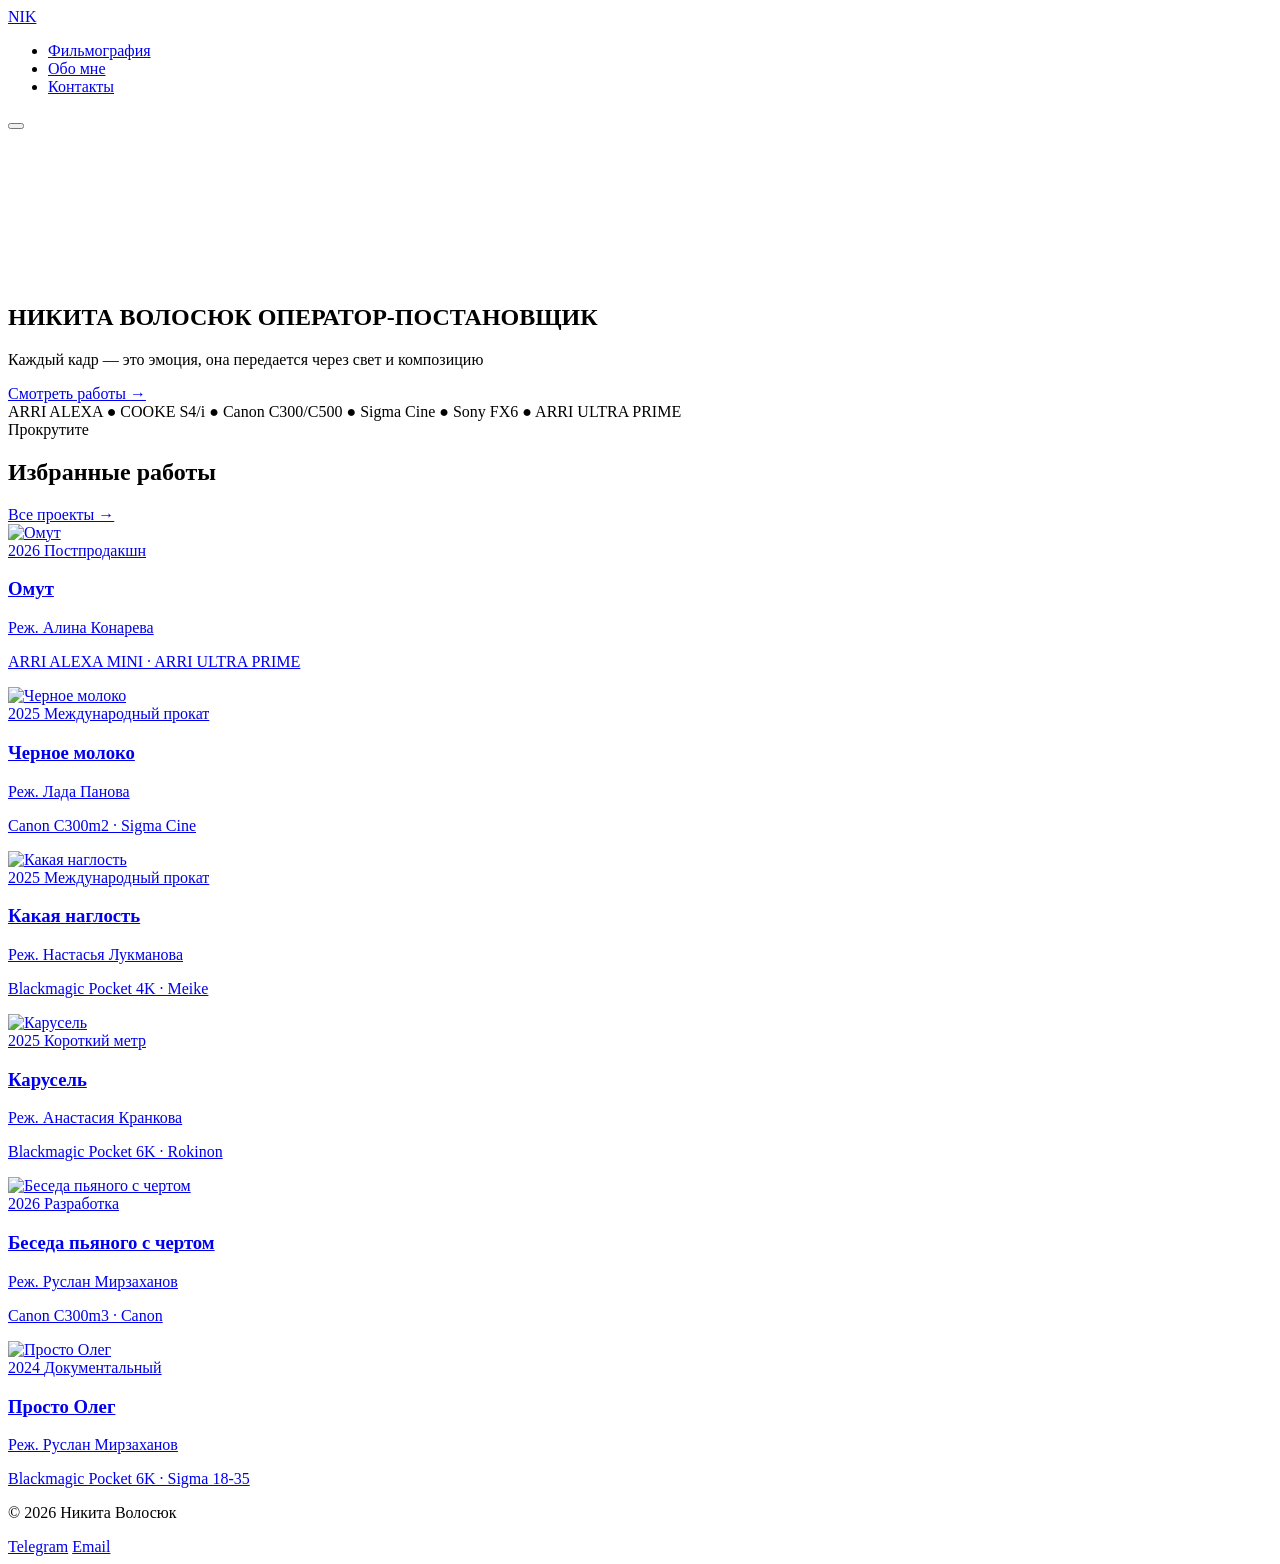
==== index.html @ 9cb6099d "Create index.html" ====
<!DOCTYPE html>
<html lang="ru">
<head>
    <meta charset="UTF-8" />
    <meta name="viewport" content="width=device-width, initial-scale=1.0" />
    <title>Никита Волосюк / Оператор-постановщик</title>
    <meta name="description" content="Портфолио оператора-постановщика Никиты Волосюка. Кино, короткий метр, фестивальные работы." />
    <meta name="keywords" content="оператор-постановщик, кино, короткометражный фильм, съемка, портфолио" />
    
    <!-- Open Graph -->
    <meta property="og:title" content="Никита Волосюк - Оператор-постановщик" />
    <meta property="og:description" content="Каждый кадр — это эмоция, она передается через свет и композицию." />
    <meta property="og:type" content="website" />
    <meta property="og:url" content="https://your-domain.onreza.ru" />
    <meta property="og:image" content="https://your-domain.onreza.ru/assets/images/og-image.jpg" />
    
    <!-- Favicon -->
    <link rel="icon" type="image/svg+xml" href="data:image/svg+xml,<svg xmlns='http://www.w3.org/2000/svg' viewBox='0 0 100 100'><text y='.9em' font-size='90'>🎬</text></svg>" />
    
    <!-- Fonts -->
    <link rel="preconnect" href="https://fonts.googleapis.com" />
    <link rel="preconnect" href="https://fonts.gstatic.com" crossorigin />
    <link href="https://fonts.googleapis.com/css2?family=Inter:opsz,wght@14..32,300;14..32,400;14..32,600;14..32,700&family=JetBrains+Mono:wght@400;600&family=Russo+One&display=swap" rel="stylesheet" />
    
    <!-- Styles -->
    <link rel="stylesheet" href="css/style.css" />
    <link rel="stylesheet" href="css/animations.css" />
    <link rel="stylesheet" href="css/retro-futurism.css" />
</head>
<body>
    <!-- Grain Overlay -->
    <div class="grain-overlay" aria-hidden="true"></div>
    
    <!-- Navigation -->
    <nav class="navbar" role="navigation">
        <div class="nav-container">
            <a href="index.html" class="logo">NIK</a>
            <ul class="nav-links" id="navLinks">
                <li><a href="filmography.html" class="nav-link">Фильмография</a></li>
                <li><a href="about.html" class="nav-link">Обо мне</a></li>
                <li><a href="contacts.html" class="nav-link">Контакты</a></li>
            </ul>
            <button class="nav-toggle" id="navToggle" aria-label="Меню" aria-expanded="false">
                <span></span>
                <span></span>
                <span></span>
            </button>
        </div>
    </nav>

    <!-- Main Content -->
    <main>
        <!-- Hero Section -->
        <section class="hero" id="hero">
            <div class="hero-background">
                <video class="hero-video" autoplay muted loop playsinline poster="assets/images/hero-poster.jpg">
                    <source src="assets/videos/hero-loop.mp4" type="video/mp4" />
                    <!-- Fallback -->
                    <img src="assets/images/hero-fallback.jpg" alt="Никита Волосюк" />
                </video>
                <div class="hero-overlay"></div>
            </div>
            
            <div class="hero-content">
                <h1 class="hero-title">
                    <span class="name">НИКИТА ВОЛОСЮК</span>
                    <span class="role">ОПЕРАТОР-ПОСТАНОВЩИК</span>
                </h1>
                
                <p class="hero-mission">
                    Каждый кадр — это эмоция, она передается через свет и композицию
                </p>
                
                <a href="filmography.html" class="btn-primary">
                    Смотреть работы
                    <span class="btn-arrow">→</span>
                </a>
            </div>
            
            <!-- Tech Ticker -->
            <div class="tech-ticker">
                <span>ARRI ALEXA</span>
                <span class="dot">●</span>
                <span>COOKE S4/i</span>
                <span class="dot">●</span>
                <span>Canon C300/C500</span>
                <span class="dot">●</span>
                <span>Sigma Cine</span>
                <span class="dot">●</span>
                <span>Sony FX6</span>
                <span class="dot">●</span>
                <span>ARRI ULTRA PRIME</span>
            </div>
            
            <!-- Scroll indicator -->
            <div class="scroll-indicator">
                <span class="scroll-text">Прокрутите</span>
                <span class="scroll-line"></span>
            </div>
        </section>

        <!-- Featured Works -->
        <section class="featured-works">
            <div class="section-header">
                <h2 class="section-title">Избранные работы</h2>
                <a href="filmography.html" class="section-link">Все проекты →</a>
            </div>
            
            <div class="works-grid">
                <!-- Work 1: Омут -->
                <article class="work-card" data-film="omut">
                    <a href="filmography.html#omut">
                        <div class="work-preview scan-lines">
                            <img src="assets/images/omut/omut-01.jpg" alt="Омут" style="width:100%;height:100%;object-fit:cover;" />
                            <div class="work-overlay">
                                <span class="work-year">2026</span>
                                <span class="work-badge">Постпродакшн</span>
                            </div>
                        </div>
                        <div class="work-info">
                            <h3 class="work-title">Омут</h3>
                            <p class="work-director">Реж. Алина Конарева</p>
                            <p class="work-tech">ARRI ALEXA MINI · ARRI ULTRA PRIME</p>
                        </div>
                    </a>
                </article>

                <!-- Work 2: Черное молоко -->
                <article class="work-card" data-film="chernoe-moloko">
                    <a href="filmography.html#chernoe-moloko">
                        <div class="work-preview scan-lines">
                            <img src="assets/images/chernoe-moloko-poster.jpg" alt="Черное молоко" style="width:100%;height:100%;object-fit:cover;" />
                            <div class="work-overlay">
                                <span class="work-year">2025</span>
                                <span class="work-badge">Международный прокат</span>
                            </div>
                        </div>
                        <div class="work-info">
                            <h3 class="work-title">Черное молоко</h3>
                            <p class="work-director">Реж. Лада Панова</p>
                            <p class="work-tech">Canon C300m2 · Sigma Cine</p>
                        </div>
                    </a>
                </article>

                <!-- Work 3: Какая наглость -->
                <article class="work-card" data-film="kakaya-naglost">
                    <a href="filmography.html#kakaya-naglost">
                        <div class="work-preview scan-lines">
                            <img src="assets/images/kakaya-naglost-poster.jpg" alt="Какая наглость" style="width:100%;height:100%;object-fit:cover;" />
                            <div class="work-overlay">
                                <span class="work-year">2025</span>
                                <span class="work-badge">Международный прокат</span>
                            </div>
                        </div>
                        <div class="work-info">
                            <h3 class="work-title">Какая наглость</h3>
                            <p class="work-director">Реж. Настасья Лукманова</p>
                            <p class="work-tech">Blackmagic Pocket 4K · Meike</p>
                        </div>
                    </a>
                </article>

                <!-- Work 4: Карусель -->
                <article class="work-card" data-film="karusel">
                    <a href="filmography.html#karusel">
                        <div class="work-preview scan-lines">
                            <img src="assets/images/karusel-poster.jpg" alt="Карусель" style="width:100%;height:100%;object-fit:cover;" />
                            <div class="work-overlay">
                                <span class="work-year">2025</span>
                                <span class="work-badge">Короткий метр</span>
                            </div>
                        </div>
                        <div class="work-info">
                            <h3 class="work-title">Карусель</h3>
                            <p class="work-director">Реж. Анастасия Кранкова</p>
                            <p class="work-tech">Blackmagic Pocket 6K · Rokinon</p>
                        </div>
                    </a>
                </article>

                <!-- Work 5: Беседа пьяного с чертом -->
                <article class="work-card" data-film="beseda-s-chertom">
                    <a href="filmography.html#beseda-s-chertom">
                        <div class="work-preview scan-lines">
                            <img src="assets/images/beseda-poster.jpg" alt="Беседа пьяного с чертом" style="width:100%;height:100%;object-fit:cover;" />
                            <div class="work-overlay">
                                <span class="work-year">2026</span>
                                <span class="work-badge">Разработка</span>
                            </div>
                        </div>
                        <div class="work-info">
                            <h3 class="work-title">Беседа пьяного с чертом</h3>
                            <p class="work-director">Реж. Руслан Мирзаханов</p>
                            <p class="work-tech">Canon C300m3 · Canon</p>
                        </div>
                    </a>
                </article>

                <!-- Work 6: Просто Олег -->
                <article class="work-card" data-film="prosto-oleg">
                    <a href="filmography.html#prosto-oleg">
                        <div class="work-preview scan-lines">
                            <img src="assets/images/prosto-oleg-poster.jpg" alt="Просто Олег" style="width:100%;height:100%;object-fit:cover;" />
                            <div class="work-overlay">
                                <span class="work-year">2024</span>
                                <span class="work-badge">Документальный</span>
                            </div>
                        </div>
                        <div class="work-info">
                            <h3 class="work-title">Просто Олег</h3>
                            <p class="work-director">Реж. Руслан Мирзаханов</p>
                            <p class="work-tech">Blackmagic Pocket 6K · Sigma 18-35</p>
                        </div>
                    </a>
                </article>
            </div>
        </section>

    </main>

    <!-- Footer -->
    <footer class="footer">
        <div class="footer-content">
            <p class="footer-copy">© 2026 Никита Волосюк</p>
            <div class="footer-links">
                <a href="https://t.me/@niiiiiiiiiiiiiiiii_iiiiiiik" target="_blank" rel="noopener">Telegram</a>
                <a href="mailto:nikiitsky@gmail.com">Email</a>
            </div>
        </div>
        <div class="footer-line retro-line"></div>
    </footer>

    <!-- Scripts -->
    <script src="js/main.js" defer></script>
    <script src="js/transitions.js" defer></script>
    <script src="js/grain-effect.js" defer></script>
    <script src="js/video-player.js" defer></script>
</body>
</html>
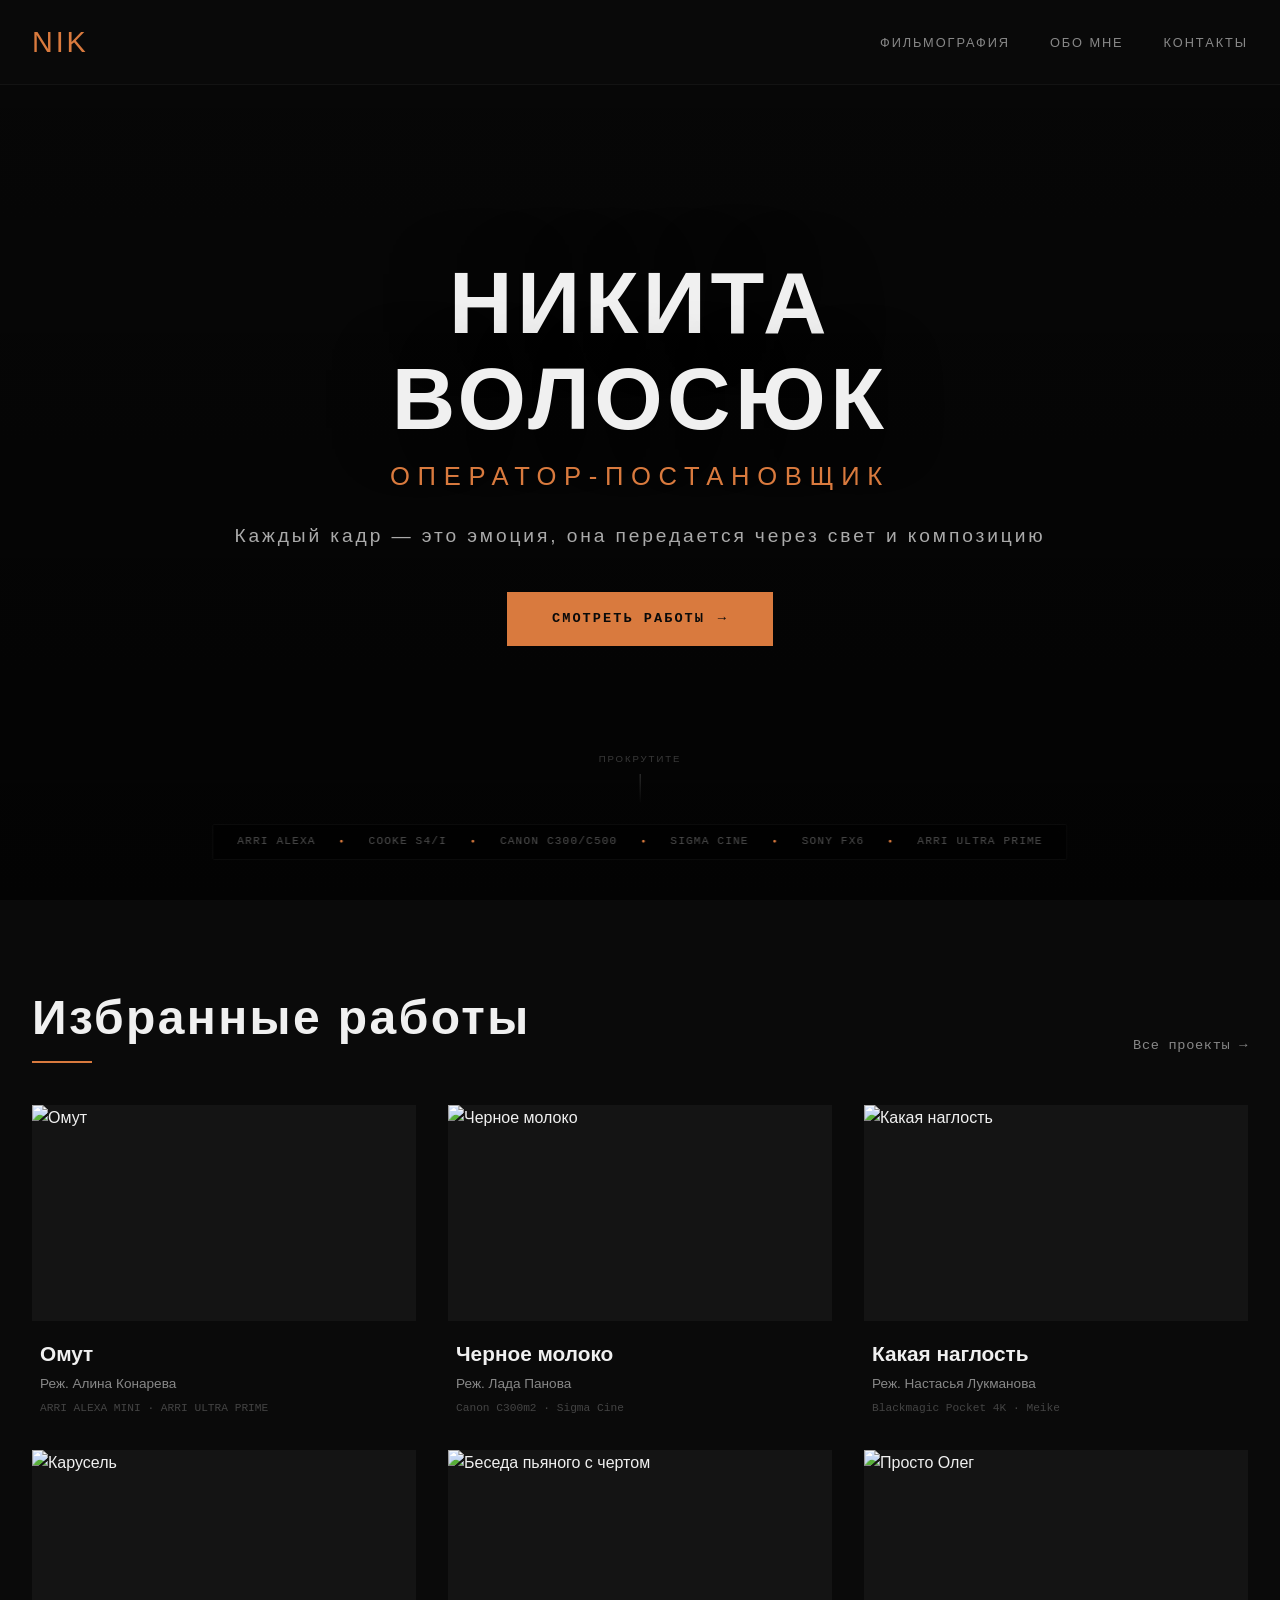
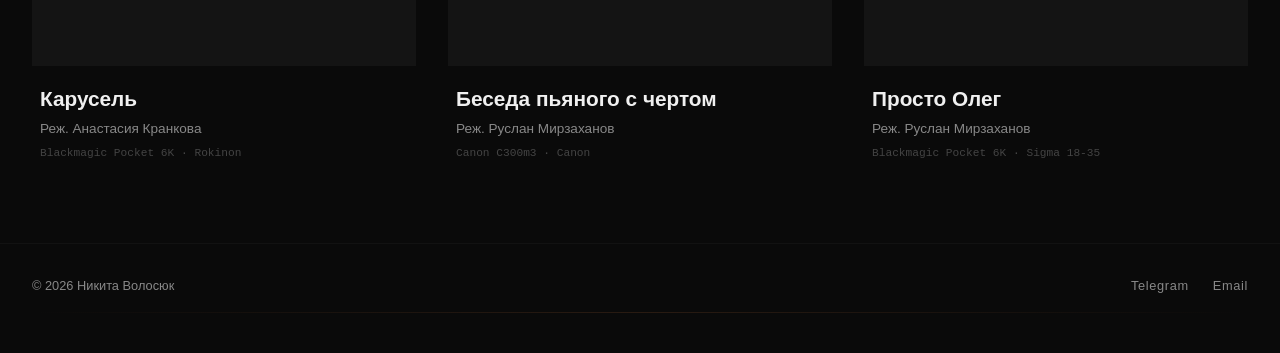
==== commit dfe23920: "Update index.html" ====
--- a/index.html
+++ b/index.html
@@ -12,7 +12,7 @@
     <meta property="og:description" content="Каждый кадр — это эмоция, она передается через свет и композицию." />
     <meta property="og:type" content="website" />
     <meta property="og:url" content="https://your-domain.onreza.ru" />
-    <meta property="og:image" content="https://your-domain.onreza.ru/assets/images/og-image.jpg" />
+    <meta property="og:image" content="https://i.ibb.co/3Yhzb9Px/hero-poster.jpg" />
     
     <!-- Favicon -->
     <link rel="icon" type="image/svg+xml" href="data:image/svg+xml,<svg xmlns='http://www.w3.org/2000/svg' viewBox='0 0 100 100'><text y='.9em' font-size='90'>🎬</text></svg>" />
@@ -53,10 +53,10 @@
         <!-- Hero Section -->
         <section class="hero" id="hero">
             <div class="hero-background">
-                <video class="hero-video" autoplay muted loop playsinline poster="assets/images/hero-poster.jpg">
+                <video class="hero-video" autoplay muted loop playsinline poster="https://i.ibb.co/3Yhzb9Px/hero-poster.jpg">
                     <source src="assets/videos/hero-loop.mp4" type="video/mp4" />
                     <!-- Fallback -->
-                    <img src="assets/images/hero-fallback.jpg" alt="Никита Волосюк" />
+                    <img src="https://i.ibb.co/3Yhzb9Px/hero-poster.jpg" alt="Никита Волосюк" />
                 </video>
                 <div class="hero-overlay"></div>
             </div>
@@ -111,7 +111,7 @@
                 <article class="work-card" data-film="omut">
                     <a href="filmography.html#omut">
                         <div class="work-preview scan-lines">
-                            <img src="assets/images/omut/omut-01.jpg" alt="Омут" style="width:100%;height:100%;object-fit:cover;" />
+                            <img src="https://i.ibb.co/GQs0Jxpy/omut-01.jpg" alt="Омут" style="width:100%;height:100%;object-fit:cover;" />
                             <div class="work-overlay">
                                 <span class="work-year">2026</span>
                                 <span class="work-badge">Постпродакшн</span>
@@ -129,7 +129,7 @@
                 <article class="work-card" data-film="chernoe-moloko">
                     <a href="filmography.html#chernoe-moloko">
                         <div class="work-preview scan-lines">
-                            <img src="assets/images/chernoe-moloko-poster.jpg" alt="Черное молоко" style="width:100%;height:100%;object-fit:cover;" />
+                            <img src="https://i.ibb.co/3Yhzb9Px/hero-poster.jpg" alt="Черное молоко" style="width:100%;height:100%;object-fit:cover;" />
                             <div class="work-overlay">
                                 <span class="work-year">2025</span>
                                 <span class="work-badge">Международный прокат</span>
@@ -147,7 +147,7 @@
                 <article class="work-card" data-film="kakaya-naglost">
                     <a href="filmography.html#kakaya-naglost">
                         <div class="work-preview scan-lines">
-                            <img src="assets/images/kakaya-naglost-poster.jpg" alt="Какая наглость" style="width:100%;height:100%;object-fit:cover;" />
+                            <img src="https://i.ibb.co/3Yhzb9Px/hero-poster.jpg" alt="Какая наглость" style="width:100%;height:100%;object-fit:cover;" />
                             <div class="work-overlay">
                                 <span class="work-year">2025</span>
                                 <span class="work-badge">Международный прокат</span>
@@ -165,7 +165,7 @@
                 <article class="work-card" data-film="karusel">
                     <a href="filmography.html#karusel">
                         <div class="work-preview scan-lines">
-                            <img src="assets/images/karusel-poster.jpg" alt="Карусель" style="width:100%;height:100%;object-fit:cover;" />
+                            <img src="https://i.ibb.co/3Yhzb9Px/hero-poster.jpg" alt="Карусель" style="width:100%;height:100%;object-fit:cover;" />
                             <div class="work-overlay">
                                 <span class="work-year">2025</span>
                                 <span class="work-badge">Короткий метр</span>
@@ -183,7 +183,7 @@
                 <article class="work-card" data-film="beseda-s-chertom">
                     <a href="filmography.html#beseda-s-chertom">
                         <div class="work-preview scan-lines">
-                            <img src="assets/images/beseda-poster.jpg" alt="Беседа пьяного с чертом" style="width:100%;height:100%;object-fit:cover;" />
+                            <img src="https://i.ibb.co/LX5MNgfz/beseda-poster.jpg" alt="Беседа пьяного с чертом" style="width:100%;height:100%;object-fit:cover;" />
                             <div class="work-overlay">
                                 <span class="work-year">2026</span>
                                 <span class="work-badge">Разработка</span>
@@ -201,7 +201,7 @@
                 <article class="work-card" data-film="prosto-oleg">
                     <a href="filmography.html#prosto-oleg">
                         <div class="work-preview scan-lines">
-                            <img src="assets/images/prosto-oleg-poster.jpg" alt="Просто Олег" style="width:100%;height:100%;object-fit:cover;" />
+                            <img src="https://i.ibb.co/3Yhzb9Px/hero-poster.jpg" alt="Просто Олег" style="width:100%;height:100%;object-fit:cover;" />
                             <div class="work-overlay">
                                 <span class="work-year">2024</span>
                                 <span class="work-badge">Документальный</span>
@@ -217,6 +217,7 @@
             </div>
         </section>
 
+        <!-- Stats Section -->
     </main>
 
     <!-- Footer -->
--- a/css/style.css
+++ b/css/style.css
@@ -0,0 +1,1440 @@
+/* ========== RESET & BASE ========== */
+*,
+*::before,
+*::after {
+    margin: 0;
+    padding: 0;
+    box-sizing: border-box;
+}
+
+:root {
+    --color-black: #0a0a0a;
+    --color-black-light: #141414;
+    --color-white: #f0f0f0;
+    --color-amber: #d97a3e;
+    --color-amber-dark: #b8622e;
+    --color-cyan: #4a9eff;
+    --color-gray: #888888;
+    --color-gray-light: #aaaaaa;
+    --color-gray-dark: #444444;
+    --font-display: 'Russo One', sans-serif;
+    --font-body: 'Inter', sans-serif;
+    --font-mono: 'JetBrains Mono', monospace;
+    --transition-smooth: 0.6s cubic-bezier(0.22, 1, 0.36, 1);
+    --transition-fast: 0.3s ease;
+    --container-max: 1400px;
+    --spacing-section: 5rem;
+}
+
+html {
+    scroll-behavior: smooth;
+    -webkit-font-smoothing: antialiased;
+    -moz-osx-font-smoothing: grayscale;
+}
+
+body {
+    background-color: var(--color-black);
+    color: var(--color-white);
+    font-family: var(--font-body);
+    font-size: 16px;
+    line-height: 1.6;
+    overflow-x: hidden;
+    min-height: 100vh;
+}
+
+a {
+    color: inherit;
+    text-decoration: none;
+}
+
+img,
+video {
+    max-width: 100%;
+    height: auto;
+    display: block;
+}
+
+ul {
+    list-style: none;
+}
+
+/* ========== SCROLLBAR ========== */
+::-webkit-scrollbar {
+    width: 8px;
+}
+
+::-webkit-scrollbar-track {
+    background: var(--color-black);
+}
+
+::-webkit-scrollbar-thumb {
+    background: var(--color-gray-dark);
+    transition: background var(--transition-fast);
+}
+
+::-webkit-scrollbar-thumb:hover {
+    background: var(--color-amber);
+}
+
+/* ========== NAVIGATION ========== */
+.navbar {
+    position: fixed;
+    top: 0;
+    left: 0;
+    right: 0;
+    z-index: 1000;
+    padding: 1.2rem 2rem;
+    background: rgba(10, 10, 10, 0.8);
+    backdrop-filter: blur(16px);
+    -webkit-backdrop-filter: blur(16px);
+    border-bottom: 1px solid rgba(255, 255, 255, 0.04);
+    transition: background var(--transition-smooth);
+}
+
+.navbar.scrolled {
+    background: rgba(10, 10, 10, 0.96);
+}
+
+.nav-container {
+    max-width: var(--container-max);
+    margin: 0 auto;
+    display: flex;
+    justify-content: space-between;
+    align-items: center;
+}
+
+.logo {
+    font-family: var(--font-display);
+    font-size: 1.8rem;
+    letter-spacing: 0.1em;
+    color: var(--color-amber);
+    transition: color var(--transition-smooth);
+    position: relative;
+}
+
+.logo:hover {
+    color: var(--color-white);
+}
+
+.nav-links {
+    display: flex;
+    gap: 2.5rem;
+    list-style: none;
+    align-items: center;
+}
+
+.nav-link {
+    font-size: 0.8rem;
+    text-transform: uppercase;
+    letter-spacing: 0.15em;
+    color: var(--color-gray);
+    transition: color var(--transition-smooth);
+    position: relative;
+    font-weight: 400;
+}
+
+.nav-link::after {
+    content: '';
+    position: absolute;
+    bottom: -4px;
+    left: 0;
+    width: 0;
+    height: 1.5px;
+    background: var(--color-amber);
+    transition: width var(--transition-smooth);
+}
+
+.nav-link:hover,
+.nav-link.active {
+    color: var(--color-white);
+}
+
+.nav-link:hover::after,
+.nav-link.active::after {
+    width: 100%;
+}
+
+.nav-toggle {
+    display: none;
+    flex-direction: column;
+    gap: 5px;
+    background: none;
+    border: none;
+    cursor: pointer;
+    padding: 0.5rem;
+    z-index: 1001;
+}
+
+.nav-toggle span {
+    display: block;
+    width: 26px;
+    height: 2px;
+    background: var(--color-white);
+    transition: all var(--transition-smooth);
+    transform-origin: center;
+}
+
+.nav-toggle.open span:nth-child(1) {
+    transform: rotate(45deg) translate(5px, 5px);
+}
+
+.nav-toggle.open span:nth-child(2) {
+    opacity: 0;
+}
+
+.nav-toggle.open span:nth-child(3) {
+    transform: rotate(-45deg) translate(5px, -5px);
+}
+
+/* ========== HERO ========== */
+.hero {
+    position: relative;
+    height: 100vh;
+    min-height: 700px;
+    display: flex;
+    align-items: center;
+    justify-content: center;
+    overflow: hidden;
+}
+
+.hero-background {
+    position: absolute;
+    top: 0;
+    left: 0;
+    right: 0;
+    bottom: 0;
+}
+
+.hero-video {
+    width: 100%;
+    height: 100%;
+    object-fit: cover;
+}
+
+.hero-overlay {
+    position: absolute;
+    top: 0;
+    left: 0;
+    right: 0;
+    bottom: 0;
+    background: linear-gradient(180deg,
+            rgba(0, 0, 0, 0.3) 0%,
+            rgba(0, 0, 0, 0.7) 100%);
+}
+
+.hero-content {
+    position: relative;
+    z-index: 2;
+    text-align: center;
+    max-width: 900px;
+    padding: 2rem;
+}
+
+.hero-title {
+    margin-bottom: 1.5rem;
+}
+
+.name {
+    display: block;
+    font-family: var(--font-display);
+    font-size: clamp(2.5rem, 8vw, 5.5rem);
+    line-height: 1.1;
+    color: var(--color-white);
+    text-shadow: 0 0 60px rgba(0, 0, 0, 0.5);
+    letter-spacing: 0.05em;
+}
+
+.role {
+    display: block;
+    font-size: clamp(1rem, 2vw, 1.8rem);
+    font-family: var(--font-body);
+    font-weight: 300;
+    letter-spacing: 0.3em;
+    color: var(--color-amber);
+    margin-top: 0.5rem;
+}
+
+.hero-mission {
+    font-size: clamp(1rem, 1.5vw, 1.4rem);
+    color: var(--color-gray-light);
+    letter-spacing: 0.15em;
+    margin-bottom: 2.5rem;
+    font-weight: 300;
+}
+
+/* ========== BUTTONS ========== */
+.btn-primary {
+    display: inline-flex;
+    align-items: center;
+    gap: 0.8rem;
+    padding: 1rem 2.8rem;
+    font-family: var(--font-mono);
+    font-size: 0.85rem;
+    text-transform: uppercase;
+    letter-spacing: 0.15em;
+    color: var(--color-black);
+    background: var(--color-amber);
+    border: none;
+    border-radius: 0;
+    transition: all var(--transition-smooth);
+    cursor: pointer;
+    font-weight: 600;
+    position: relative;
+    overflow: hidden;
+}
+
+.btn-primary::before {
+    content: '';
+    position: absolute;
+    top: 0;
+    left: -100%;
+    width: 100%;
+    height: 100%;
+    background: linear-gradient(90deg, transparent, rgba(255, 255, 255, 0.2), transparent);
+    transition: left 0.6s ease;
+}
+
+.btn-primary:hover::before {
+    left: 100%;
+}
+
+.btn-primary:hover {
+    background: var(--color-white);
+    transform: scale(1.02);
+}
+
+.btn-arrow {
+    display: inline-block;
+    transition: transform var(--transition-smooth);
+}
+
+.btn-primary:hover .btn-arrow {
+    transform: translateX(6px);
+}
+
+.btn-secondary {
+    display: inline-block;
+    padding: 0.8rem 2rem;
+    font-family: var(--font-mono);
+    font-size: 0.8rem;
+    text-transform: uppercase;
+    letter-spacing: 0.15em;
+    color: var(--color-gray);
+    border: 1px solid var(--color-gray-dark);
+    transition: all var(--transition-smooth);
+    cursor: pointer;
+}
+
+.btn-secondary:hover {
+    color: var(--color-white);
+    border-color: var(--color-amber);
+}
+
+/* ========== TECH TICKER ========== */
+.tech-ticker {
+    position: absolute;
+    bottom: 2.5rem;
+    left: 50%;
+    transform: translateX(-50%);
+    z-index: 2;
+    display: flex;
+    align-items: center;
+    gap: 1.5rem;
+    font-family: var(--font-mono);
+    font-size: 0.7rem;
+    color: rgba(255, 255, 255, 0.3);
+    letter-spacing: 0.1em;
+    text-transform: uppercase;
+    white-space: nowrap;
+    background: rgba(0, 0, 0, 0.4);
+    padding: 0.5rem 1.5rem;
+    backdrop-filter: blur(8px);
+    border-radius: 2px;
+    border: 1px solid rgba(255, 255, 255, 0.04);
+}
+
+.tech-ticker .dot {
+    color: var(--color-amber);
+    font-size: 0.4rem;
+}
+
+/* ========== SCROLL INDICATOR ========== */
+.scroll-indicator {
+    position: absolute;
+    bottom: 6rem;
+    left: 50%;
+    transform: translateX(-50%);
+    z-index: 2;
+    display: flex;
+    flex-direction: column;
+    align-items: center;
+    gap: 0.5rem;
+    opacity: 0.4;
+    animation: float 2s ease-in-out infinite;
+}
+
+.scroll-text {
+    font-size: 0.6rem;
+    text-transform: uppercase;
+    letter-spacing: 0.2em;
+    color: var(--color-gray);
+}
+
+.scroll-line {
+    width: 1px;
+    height: 30px;
+    background: linear-gradient(180deg, var(--color-gray), transparent);
+}
+
+@keyframes float {
+    0%,
+    100% {
+        transform: translateX(-50%) translateY(0);
+    }
+    50% {
+        transform: translateX(-50%) translateY(-8px);
+    }
+}
+
+/* ========== SECTION HEADER ========== */
+.section-header {
+    display: flex;
+    justify-content: space-between;
+    align-items: flex-end;
+    margin-bottom: 3rem;
+    flex-wrap: wrap;
+    gap: 1rem;
+}
+
+.section-title {
+    font-family: var(--font-display);
+    font-size: clamp(1.8rem, 4vw, 3rem);
+    letter-spacing: 0.05em;
+    color: var(--color-white);
+    position: relative;
+}
+
+.section-title::after {
+    content: '';
+    position: absolute;
+    bottom: -6px;
+    left: 0;
+    width: 60px;
+    height: 2px;
+    background: var(--color-amber);
+}
+
+.section-link {
+    font-family: var(--font-mono);
+    font-size: 0.85rem;
+    color: var(--color-gray);
+    transition: color var(--transition-smooth);
+    letter-spacing: 0.05em;
+}
+
+.section-link:hover {
+    color: var(--color-amber);
+}
+
+/* ========== FEATURED WORKS ========== */
+.featured-works {
+    padding: var(--spacing-section) 2rem;
+    max-width: var(--container-max);
+    margin: 0 auto;
+}
+
+.works-grid {
+    display: grid;
+    grid-template-columns: repeat(auto-fill, minmax(340px, 1fr));
+    gap: 2rem;
+}
+
+.work-card {
+    cursor: pointer;
+    transition: transform var(--transition-smooth);
+}
+
+.work-card:hover {
+    transform: translateY(-8px);
+}
+
+.work-card a {
+    display: block;
+}
+
+.work-preview {
+    position: relative;
+    aspect-ratio: 16/9;
+    overflow: hidden;
+    background: var(--color-black-light);
+}
+
+.work-video {
+    width: 100%;
+    height: 100%;
+    object-fit: cover;
+    transition: transform 0.8s ease;
+}
+
+.work-card:hover .work-video {
+    transform: scale(1.05);
+}
+
+.work-overlay {
+    position: absolute;
+    top: 0;
+    left: 0;
+    right: 0;
+    bottom: 0;
+    display: flex;
+    align-items: flex-start;
+    justify-content: space-between;
+    padding: 1rem;
+    background: linear-gradient(0deg, rgba(0, 0, 0, 0.7) 0%, transparent 60%);
+    opacity: 0;
+    transition: opacity var(--transition-smooth);
+}
+
+.work-card:hover .work-overlay {
+    opacity: 1;
+}
+
+.work-year {
+    font-family: var(--font-mono);
+    font-size: 0.75rem;
+    color: var(--color-amber);
+    background: rgba(0, 0, 0, 0.7);
+    padding: 0.2rem 0.8rem;
+    border: 1px solid rgba(255, 255, 255, 0.06);
+}
+
+.work-badge {
+    font-family: var(--font-mono);
+    font-size: 0.65rem;
+    color: var(--color-white);
+    background: rgba(0, 0, 0, 0.7);
+    padding: 0.2rem 0.8rem;
+    border: 1px solid rgba(255, 255, 255, 0.06);
+    text-transform: uppercase;
+    letter-spacing: 0.05em;
+}
+
+.work-info {
+    padding: 1rem 0.5rem 0;
+}
+
+.work-title {
+    font-family: var(--font-display);
+    font-size: 1.3rem;
+    margin-bottom: 0.2rem;
+}
+
+.work-director {
+    font-size: 0.85rem;
+    color: var(--color-gray);
+}
+
+.work-tech {
+    font-family: var(--font-mono);
+    font-size: 0.7rem;
+    color: var(--color-gray-dark);
+    margin-top: 0.3rem;
+}
+
+/* ========== STATS ========== */
+.stats-section {
+    padding: 4rem 2rem;
+    background: var(--color-black-light);
+    border-top: 1px solid rgba(255, 255, 255, 0.03);
+    border-bottom: 1px solid rgba(255, 255, 255, 0.03);
+}
+
+.stats-grid {
+    max-width: var(--container-max);
+    margin: 0 auto;
+    display: grid;
+    grid-template-columns: repeat(auto-fit, minmax(150px, 1fr));
+    gap: 2rem;
+    text-align: center;
+}
+
+.stat-item {
+    display: flex;
+    flex-direction: column;
+}
+
+.stat-number {
+    font-family: var(--font-display);
+    font-size: clamp(2.5rem, 5vw, 4rem);
+    color: var(--color-amber);
+    line-height: 1;
+}
+
+.stat-label {
+    font-size: 0.8rem;
+    text-transform: uppercase;
+    letter-spacing: 0.1em;
+    color: var(--color-gray);
+    margin-top: 0.5rem;
+}
+
+/* ========== PAGE HEADER ========== */
+.page-header {
+    padding: 8rem 2rem 3rem;
+    text-align: center;
+    background: var(--color-black-light);
+    border-bottom: 1px solid rgba(255, 255, 255, 0.03);
+}
+
+.page-header-content {
+    max-width: 800px;
+    margin: 0 auto;
+}
+
+.page-title {
+    font-family: var(--font-display);
+    font-size: clamp(2.5rem, 5vw, 4rem);
+    letter-spacing: 0.05em;
+    margin-bottom: 0.5rem;
+}
+
+.page-subtitle {
+    font-family: var(--font-mono);
+    font-size: 1rem;
+    color: var(--color-gray);
+    letter-spacing: 0.1em;
+}
+
+/* ========== FILM LIST ========== */
+.film-list {
+    max-width: var(--container-max);
+    margin: 0 auto;
+    padding: 3rem 2rem 5rem;
+}
+
+.film-item {
+    margin-bottom: 5rem;
+    padding-bottom: 5rem;
+    border-bottom: 1px solid rgba(255, 255, 255, 0.04);
+}
+
+.film-item:last-child {
+    border-bottom: none;
+    margin-bottom: 0;
+    padding-bottom: 0;
+}
+
+.film-container {
+    display: grid;
+    grid-template-columns: 1fr 1fr;
+    gap: 3rem;
+    align-items: start;
+}
+
+.film-media {
+    position: relative;
+}
+
+.film-video-wrapper {
+    position: relative;
+    background: var(--color-black-light);
+    aspect-ratio: 16/9;
+    overflow: hidden;
+}
+
+.film-video {
+    width: 100%;
+    height: 100%;
+    object-fit: cover;
+    background: var(--color-black);
+}
+
+.film-video::-webkit-media-controls {
+    background: rgba(0, 0, 0, 0.6);
+}
+
+.film-details {
+    display: flex;
+    flex-direction: column;
+    gap: 1.5rem;
+}
+
+.film-header {
+    display: flex;
+    justify-content: space-between;
+    align-items: baseline;
+    flex-wrap: wrap;
+    gap: 0.5rem;
+}
+
+.film-title {
+    font-family: var(--font-display);
+    font-size: 2rem;
+    letter-spacing: 0.03em;
+}
+
+.film-year {
+    font-family: var(--font-mono);
+    font-size: 1rem;
+    color: var(--color-gray);
+    padding: 0.2rem 0.8rem;
+    border: 1px solid var(--color-gray-dark);
+}
+
+.film-director {
+    font-size: 1rem;
+    color: var(--color-gray-light);
+}
+
+.film-details h4 {
+    font-family: var(--font-mono);
+    font-size: 0.75rem;
+    text-transform: uppercase;
+    letter-spacing: 0.15em;
+    color: var(--color-gray);
+    margin-bottom: 0.3rem;
+}
+
+.film-details p {
+    font-size: 0.95rem;
+    color: var(--color-white);
+    line-height: 1.7;
+}
+
+.film-tech {
+    display: grid;
+    grid-template-columns: 1fr 1fr;
+    gap: 0.5rem;
+    background: var(--color-black-light);
+    padding: 1rem;
+    border: 1px solid rgba(255, 255, 255, 0.04);
+}
+
+.tech-item {
+    display: flex;
+    flex-direction: column;
+}
+
+.tech-label {
+    font-family: var(--font-mono);
+    font-size: 0.6rem;
+    text-transform: uppercase;
+    letter-spacing: 0.1em;
+    color: var(--color-gray);
+}
+
+.tech-value {
+    font-size: 0.9rem;
+    color: var(--color-white);
+}
+
+.film-festivals ul {
+    list-style: none;
+    display: flex;
+    flex-wrap: wrap;
+    gap: 0.5rem;
+}
+
+.film-festivals li {
+    font-size: 0.8rem;
+    color: var(--color-gray-light);
+    background: var(--color-black-light);
+    padding: 0.3rem 0.8rem;
+    border: 1px solid rgba(255, 255, 255, 0.04);
+}
+
+.film-status {
+    background: var(--color-black-light);
+    padding: 1rem;
+    border-left: 2px solid var(--color-amber);
+}
+
+.status-badge {
+    font-family: var(--font-mono);
+    font-size: 0.65rem;
+    text-transform: uppercase;
+    letter-spacing: 0.1em;
+    color: var(--color-gray);
+}
+
+/* ========== ABOUT ========== */
+.about-section {
+    padding: 3rem 2rem 5rem;
+    max-width: var(--container-max);
+    margin: 0 auto;
+}
+
+.about-container {
+    display: grid;
+    grid-template-columns: 1fr 1.5fr;
+    gap: 4rem;
+    align-items: start;
+}
+
+.about-photo-wrapper {
+    position: relative;
+    background: var(--color-black-light);
+}
+
+.about-photo {
+    width: 100%;
+    height: auto;
+    display: block;
+    filter: grayscale(0.2) contrast(1.1);
+}
+
+.photo-caption {
+    font-family: var(--font-mono);
+    font-size: 0.7rem;
+    color: var(--color-gray);
+    padding: 0.5rem 0;
+    text-align: center;
+    letter-spacing: 0.05em;
+}
+
+.about-content {
+    display: flex;
+    flex-direction: column;
+    gap: 2.5rem;
+}
+
+.about-content h2 {
+    font-family: var(--font-display);
+    font-size: 1.4rem;
+    letter-spacing: 0.05em;
+    margin-bottom: 0.5rem;
+}
+
+.about-content p {
+    color: var(--color-gray-light);
+    line-height: 1.8;
+}
+
+.specs-grid {
+    display: grid;
+    grid-template-columns: 1fr 1fr;
+    gap: 0.5rem 2rem;
+}
+
+.spec-item {
+    display: flex;
+    justify-content: space-between;
+    padding: 0.5rem 0;
+    border-bottom: 1px solid rgba(255, 255, 255, 0.04);
+}
+
+.spec-label {
+    font-family: var(--font-mono);
+    font-size: 0.7rem;
+    text-transform: uppercase;
+    letter-spacing: 0.05em;
+    color: var(--color-gray);
+}
+
+.spec-value {
+    font-size: 0.9rem;
+    color: var(--color-white);
+}
+
+.advantages-list {
+    display: flex;
+    flex-direction: column;
+    gap: 0.5rem;
+}
+
+.advantages-list li {
+    display: flex;
+    align-items: flex-start;
+    gap: 0.8rem;
+    font-size: 0.95rem;
+    color: var(--color-gray-light);
+}
+
+.adv-icon {
+    color: var(--color-amber);
+    font-size: 1.2rem;
+    line-height: 1.4;
+}
+
+/* ========== EQUIPMENT ========== */
+.equipment-section {
+    padding: 4rem 2rem 5rem;
+    background: var(--color-black-light);
+    border-top: 1px solid rgba(255, 255, 255, 0.03);
+}
+
+.equipment-container {
+    max-width: var(--container-max);
+    margin: 0 auto;
+}
+
+.equipment-container .section-title {
+    text-align: center;
+    margin-bottom: 3rem;
+}
+
+.equipment-container .section-title::after {
+    left: 50%;
+    transform: translateX(-50%);
+}
+
+.equipment-grid {
+    display: grid;
+    grid-template-columns: repeat(auto-fit, minmax(200px, 1fr));
+    gap: 2rem;
+}
+
+.equipment-card {
+    text-align: center;
+    padding: 2rem 1.5rem;
+    background: var(--color-black);
+    border: 1px solid rgba(255, 255, 255, 0.04);
+    transition: all var(--transition-smooth);
+}
+
+.equipment-card:hover {
+    border-color: var(--color-amber);
+    transform: translateY(-4px);
+}
+
+.equipment-icon {
+    font-size: 2.5rem;
+    margin-bottom: 0.5rem;
+}
+
+.equipment-card h3 {
+    font-family: var(--font-display);
+    font-size: 1.1rem;
+    letter-spacing: 0.03em;
+}
+
+.equipment-card p {
+    font-size: 0.8rem;
+    color: var(--color-gray);
+}
+
+/* ========== CONTACTS ========== */
+.contacts-section {
+    padding: 3rem 2rem 5rem;
+    max-width: var(--container-max);
+    margin: 0 auto;
+}
+
+.contacts-container {
+    display: grid;
+    grid-template-columns: 1fr 1.5fr;
+    gap: 4rem;
+}
+
+.contacts-info {
+    display: flex;
+    flex-direction: column;
+    gap: 1.5rem;
+}
+
+.contact-item {
+    display: flex;
+    align-items: center;
+    gap: 1rem;
+    padding: 1rem 1.5rem;
+    background: var(--color-black-light);
+    border: 1px solid rgba(255, 255, 255, 0.04);
+    transition: border-color var(--transition-smooth);
+}
+
+.contact-item:hover {
+    border-color: var(--color-amber);
+}
+
+.contact-icon {
+    font-size: 1.5rem;
+    flex-shrink: 0;
+}
+
+.contact-details {
+    display: flex;
+    flex-direction: column;
+}
+
+.contact-label {
+    font-family: var(--font-mono);
+    font-size: 0.6rem;
+    text-transform: uppercase;
+    letter-spacing: 0.1em;
+    color: var(--color-gray);
+}
+
+.contact-value {
+    font-size: 1rem;
+    color: var(--color-white);
+    transition: color var(--transition-smooth);
+}
+
+.contact-value:hover {
+    color: var(--color-amber);
+}
+
+.contact-form-wrapper {
+    background: var(--color-black-light);
+    padding: 2.5rem;
+    border: 1px solid rgba(255, 255, 255, 0.04);
+}
+
+.contact-form-wrapper h3 {
+    font-family: var(--font-display);
+    font-size: 1.4rem;
+    letter-spacing: 0.05em;
+    margin-bottom: 1.5rem;
+}
+
+.contact-form {
+    display: flex;
+    flex-direction: column;
+    gap: 1.2rem;
+}
+
+.form-group {
+    display: flex;
+    flex-direction: column;
+    gap: 0.3rem;
+}
+
+.form-group label {
+    font-family: var(--font-mono);
+    font-size: 0.7rem;
+    text-transform: uppercase;
+    letter-spacing: 0.1em;
+    color: var(--color-gray);
+}
+
+.form-group input,
+.form-group textarea {
+    background: var(--color-black);
+    border: 1px solid rgba(255, 255, 255, 0.06);
+    padding: 0.8rem 1rem;
+    color: var(--color-white);
+    font-family: var(--font-body);
+    font-size: 0.95rem;
+    transition: border-color var(--transition-smooth);
+    outline: none;
+    width: 100%;
+}
+
+.form-group input:focus,
+.form-group textarea:focus {
+    border-color: var(--color-amber);
+}
+
+.form-group textarea {
+    resize: vertical;
+    min-height: 120px;
+}
+
+.form-note {
+    font-size: 0.8rem;
+    color: var(--color-gray);
+    text-align: center;
+    margin-top: 0.5rem;
+}
+
+/* ========== WORK HOURS ========== */
+.work-hours {
+    padding: 3rem 2rem;
+    background: var(--color-black-light);
+}
+
+.work-hours-container {
+    max-width: var(--container-max);
+    margin: 0 auto;
+    text-align: center;
+}
+
+.work-hours-text,
+.work-hours-location {
+    padding: 0.5rem 0;
+    font-size: 0.95rem;
+}
+
+.work-hours-text .label,
+.work-hours-location .label {
+    color: var(--color-gray);
+}
+
+.work-hours-text .value,
+.work-hours-location .value {
+    color: var(--color-white);
+}
+
+/* ========== BACK TO TOP ========== */
+.back-to-top {
+    text-align: center;
+    padding: 2rem 0 3rem;
+}
+
+/* ========== FOOTER ========== */
+.footer {
+    padding: 2rem 2rem 1.5rem;
+    background: var(--color-black);
+    border-top: 1px solid rgba(255, 255, 255, 0.03);
+}
+
+.footer-content {
+    max-width: var(--container-max);
+    margin: 0 auto;
+    display: flex;
+    justify-content: space-between;
+    align-items: center;
+    flex-wrap: wrap;
+    gap: 1rem;
+}
+
+.footer-copy {
+    font-size: 0.8rem;
+    color: var(--color-gray);
+}
+
+.footer-links {
+    display: flex;
+    gap: 1.5rem;
+}
+
+.footer-links a {
+    font-size: 0.8rem;
+    color: var(--color-gray);
+    transition: color var(--transition-smooth);
+    letter-spacing: 0.05em;
+}
+
+.footer-links a:hover {
+    color: var(--color-white);
+}
+
+.footer-line {
+    max-width: var(--container-max);
+    margin: 1.5rem auto 0;
+}
+
+/* ========== ERROR PAGE ========== */
+.error-page {
+    height: 100vh;
+    display: flex;
+    align-items: center;
+    justify-content: center;
+    text-align: center;
+    padding: 2rem;
+}
+
+.error-content {
+    max-width: 500px;
+}
+
+.error-code {
+    font-family: var(--font-display);
+    font-size: 6rem;
+    color: var(--color-amber);
+    line-height: 1;
+}
+
+.error-title {
+    font-family: var(--font-display);
+    font-size: 2rem;
+    margin: 1rem 0;
+}
+
+.error-text {
+    color: var(--color-gray);
+    margin-bottom: 2rem;
+}
+
+/* ========== RETRO LINE ========== */
+.retro-line {
+    height: 1px;
+    background: linear-gradient(90deg, transparent, var(--color-amber), transparent);
+    opacity: 0.15;
+    margin: 1rem 0;
+}
+
+/* ========== RESPONSIVE ========== */
+@media (max-width: 1024px) {
+    .film-container {
+        grid-template-columns: 1fr;
+        gap: 2rem;
+    }
+    
+    .about-container {
+        grid-template-columns: 1fr;
+        gap: 2rem;
+    }
+    
+    .contacts-container {
+        grid-template-columns: 1fr;
+        gap: 2rem;
+    }
+}
+
+@media (max-width: 768px) {
+    .navbar {
+        padding: 0.8rem 1.2rem;
+    }
+    
+    .nav-toggle {
+        display: flex;
+    }
+    
+    .nav-links {
+        position: fixed;
+        top: 0;
+        right: -100%;
+        width: 75%;
+        height: 100vh;
+        padding: 5rem 2rem 2rem;
+        flex-direction: column;
+        background: rgba(10, 10, 10, 0.98);
+        backdrop-filter: blur(20px);
+        transition: right var(--transition-smooth);
+        gap: 1.5rem;
+        align-items: flex-start;
+    }
+    
+    .nav-links.open {
+        right: 0;
+    }
+    
+    .hero {
+        min-height: 600px;
+    }
+    
+    .tech-ticker {
+        font-size: 0.55rem;
+        gap: 0.8rem;
+        flex-wrap: wrap;
+        justify-content: center;
+        padding: 0.4rem 1rem;
+        bottom: 1.5rem;
+        max-width: 90%;
+    }
+    
+    .works-grid {
+        grid-template-columns: 1fr;
+    }
+    
+    .stats-grid {
+        grid-template-columns: 1fr 1fr;
+        gap: 1.5rem;
+    }
+    
+    .specs-grid {
+        grid-template-columns: 1fr;
+    }
+    
+    .film-tech {
+        grid-template-columns: 1fr;
+    }
+    
+    .equipment-grid {
+        grid-template-columns: 1fr 1fr;
+    }
+    
+    .contacts-info {
+        gap: 1rem;
+    }
+    
+    .contact-form-wrapper {
+        padding: 1.5rem;
+    }
+    
+    .footer-content {
+        flex-direction: column;
+        text-align: center;
+    }
+    
+    .scroll-indicator {
+        display: none;
+    }
+}
+
+@media (max-width: 480px) {
+    .equipment-grid {
+        grid-template-columns: 1fr;
+    }
+    
+    .stats-grid {
+        grid-template-columns: 1fr 1fr;
+        gap: 1rem;
+    }
+    
+    .stat-number {
+        font-size: 2rem;
+    }
+    
+    .film-title {
+        font-size: 1.5rem;
+    }
+    
+    .page-header {
+        padding: 6rem 1.2rem 2rem;
+    }
+    
+    .featured-works,
+    .film-list,
+    .about-section,
+    .contacts-section {
+        padding-left: 1rem;
+        padding-right: 1rem;
+    }
+}
+
+/* ========== GALLERY ========== */
+.film-gallery {
+    position: relative;
+    width: 100%;
+    height: 100%;
+    background: var(--color-black);
+}
+
+.gallery-main {
+    position: relative;
+    width: 100%;
+    height: 100%;
+    aspect-ratio: 16/9;
+    overflow: hidden;
+}
+
+.gallery-main-img {
+    width: 100%;
+    height: 100%;
+    object-fit: cover;
+    transition: opacity 0.4s ease;
+}
+
+/* Стрелки */
+.gallery-arrow {
+    position: absolute;
+    top: 50%;
+    transform: translateY(-50%);
+    background: rgba(0, 0, 0, 0.6);
+    color: white;
+    border: none;
+    font-size: 2rem;
+    padding: 0.5rem 1rem;
+    cursor: pointer;
+    z-index: 10;
+    transition: all 0.3s ease;
+    backdrop-filter: blur(4px);
+}
+
+.gallery-arrow:hover {
+    background: rgba(217, 122, 62, 0.8);
+}
+
+.gallery-prev {
+    left: 10px;
+}
+
+.gallery-next {
+    right: 10px;
+}
+
+/* Миниатюры */
+.gallery-thumbnails {
+    display: flex;
+    gap: 6px;
+    padding: 10px 15px;
+    background: rgba(0, 0, 0, 0.8);
+    overflow-x: auto;
+    justify-content: center;
+    flex-wrap: nowrap;
+}
+
+.gallery-thumb {
+    width: 70px;
+    height: 50px;
+    object-fit: cover;
+    cursor: pointer;
+    opacity: 0.5;
+    border: 2px solid transparent;
+    transition: all 0.3s ease;
+    flex-shrink: 0;
+}
+
+.gallery-thumb:hover {
+    opacity: 0.8;
+}
+
+.gallery-thumb.active {
+    opacity: 1;
+    border-color: var(--color-amber);
+}
+
+/* Счётчик */
+.gallery-counter {
+    position: absolute;
+    bottom: 80px;
+    right: 15px;
+    background: rgba(0, 0, 0, 0.7);
+    color: white;
+    padding: 0.3rem 0.8rem;
+    font-family: var(--font-mono);
+    font-size: 0.8rem;
+    border-radius: 2px;
+    backdrop-filter: blur(4px);
+    z-index: 5;
+}
+
+/* Для мобильных */
+@media (max-width: 768px) {
+    .gallery-thumb {
+        width: 50px;
+        height: 35px;
+    }
+    
+    .gallery-arrow {
+        font-size: 1.5rem;
+        padding: 0.3rem 0.6rem;
+    }
+}
+
+/* Стили для обложки поверх iframe */
+.video-wrapper-with-poster {
+    position: relative;
+}
+
+.video-wrapper-with-poster .poster-overlay {
+    position: absolute;
+    top: 0;
+    left: 0;
+    width: 100%;
+    height: 100%;
+    background-size: cover;
+    background-position: center;
+    cursor: pointer;
+    z-index: 2;
+    transition: opacity 0.5s ease;
+}
+
+.video-wrapper-with-poster .poster-overlay.hidden {
+    opacity: 0;
+    pointer-events: none;
+}
+
+.video-wrapper-with-poster .play-button {
+    position: absolute;
+    top: 50%;
+    left: 50%;
+    transform: translate(-50%, -50%);
+    width: 70px;
+    height: 70px;
+    background: rgba(217, 122, 62, 0.9);
+    border-radius: 50%;
+    display: flex;
+    align-items: center;
+    justify-content: center;
+    z-index: 3;
+    font-size: 2rem;
+    color: white;
+    transition: transform 0.3s ease;
+}
+
+.video-wrapper-with-poster .play-button:hover {
+    transform: translate(-50%, -50%) scale(1.1);
+}
